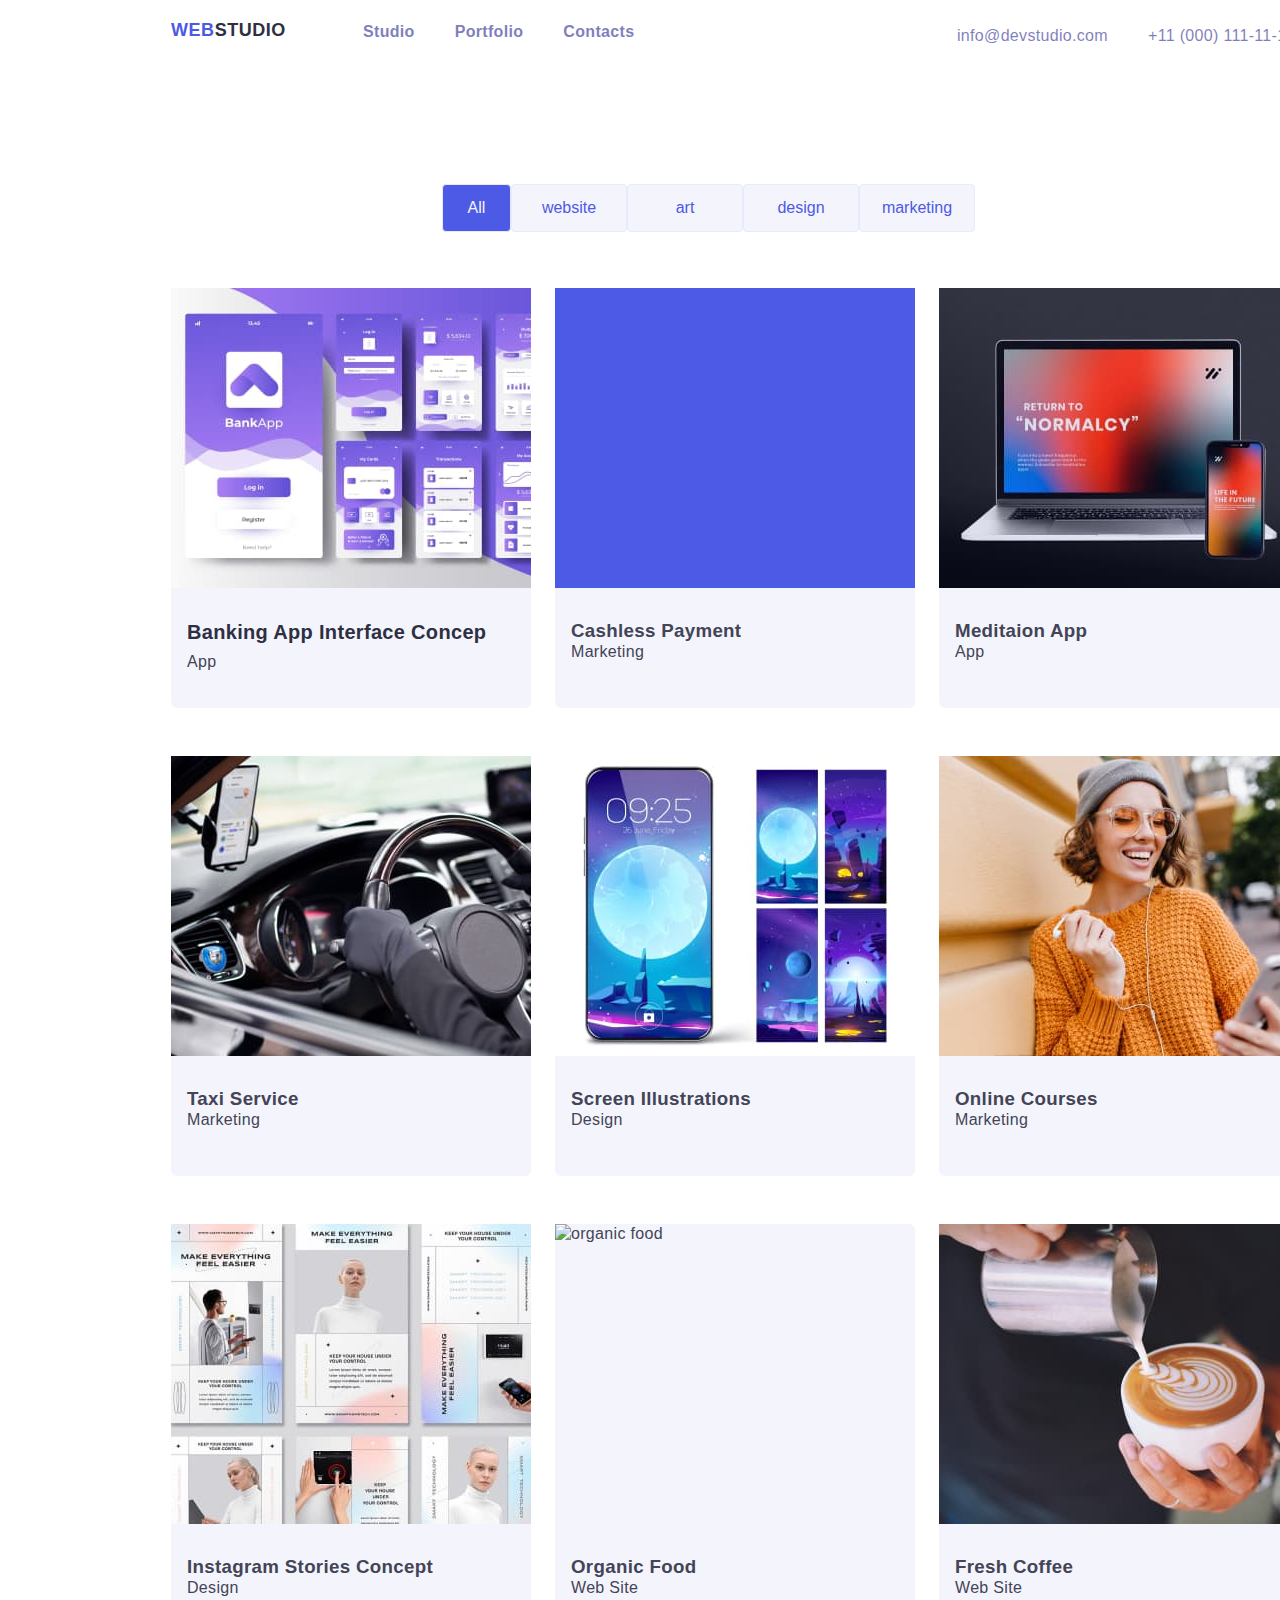
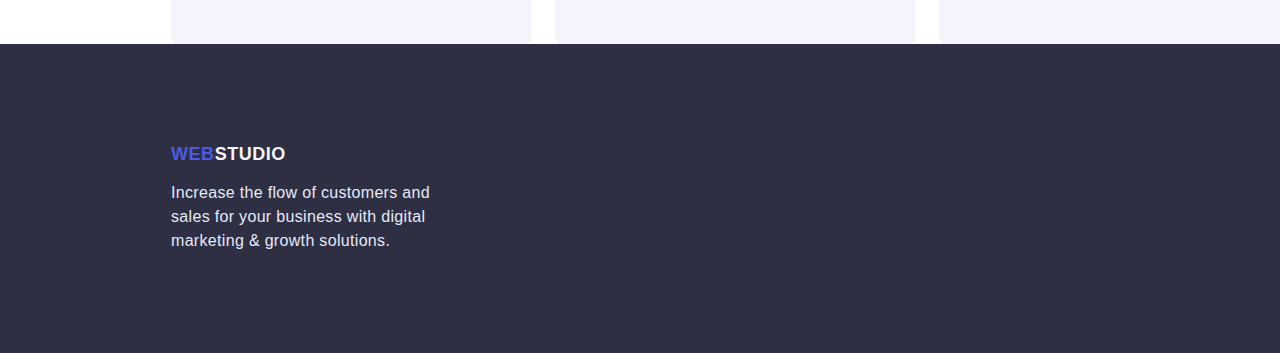
==== portfolio.html @ 2a8f8927 "HW-04 files were copied from HW-03" ====
<!DOCTYPE html>
<html lang="en">
  <head>
  <meta charset="UTF-8">
  <meta http-equiv="X-UA-Compatible" content="IE=edge">
  <meta name="viewport" content="width=device-width, initial-scale=1.0">
  <title lang="uk">Портфоліо</title>
  <link rel="preconnect" href="https://fonts.googleapis.com">
  <link rel="preconnect" href="https://fonts.gstatic.com" crossorigin>
  <link rel="stylesheet" href="https://cdnjs.cloudflare.com/ajax/libs/modern-normalize/1.1.0/modern-normalize.min.css">
  <link rel="stylesheet" href="./css/styles.css">
  </head>
  <body>
    <!--Top Line-->
    <header class="header">
      <div class="conteiner">
       <nav class="header-nav">
        <div class="header-logo">
        <a href="index.html" class="logo"><span class="web">Web</span>Studio</a>
        </div>
        <ul class="header-list">
          <li class="header-item"><a href="./index.html" class="link">Studio</a></li>
          <li class="header-item"><a href="./portfolio.html" class="link">Portfolio</a></li>
          <li class="header-item"><a href="/" class="link">Contacts</a></li>
        </ul>
      </nav>
      <ul class="connection">
        <li  class="connection-item">
          <a href="mailto:info@devstudio.com" class="link">info@devstudio.com</a></li>
        <li  class="connection-item">
          <a href="tel:+110001111111" class="link">+11 (000) 111-11-11</a>
        </li>
      </ul>
     </div>
    </header>
    <main>
    <!--Section-portfolio-->
    <section class="section-portfolio">
      <div class="conteiner-buttons">
        <h1 hidden class="hero-title">Filtr</h1>
        <!--buttons-->
        <ul class="button-portfolio">
          <li class="button-item">
           <button class="btn active" type="button">All</button>
          </li>
          <li class="button-item">
           <button class="btn" type="button">website</button>
          </li>
          <li class="button-item">
           <button class="btn" type="button">art</button>
          </li>
          <li class="button-item">
           <button class="btn" type="button">design</button>
          </li>
          <li class="button-item">
           <button class="btn" type="button">marketing</button>
          </li>
        </ul>
        </div>
        </section>
        <section class="section-pictheres">
      <div class="conteiner-pictheres">
        <h2 class="section-title">Policy</h2>
        <ul class="card-pictheres">

          <li class="picther-item">
            <article class="card-content">
              <div class="card-thumb">
            <img
              src="./imajes/banking-app.jpg"
              width="360"
              height="300"
              alt="banking-app">
            </div>
          <div class="card-idea">
            <h3 class="card-title">Banking App Interface Concep</h3>
            <p class="card-text">App</p>
          </div>
          </article>
          </li>
        
          <li class="picther-item">
            <article class="card-content">
              <div class="card-thumb">
            <img
              src="./imajes/cashless-payment.jpg"
              width="360"
              height="300"
              alt="cashless-payment">
            </div>
          <div class="card-idea">
              <h3>Cashless Payment</h3>
              <p>Marketing</p>
              </div>
              </article>
          </li>

          <li class="picther-item">
            <article class="card-content">
              <div class="card-thumb">
            <img
              src="./imajes/mediation-app.jpg"
              width="360"
              height="300"
              alt="mediation-app">
            </div>
            <div class="card-idea">
            <h3>Meditaion App</h3>
            <p>App</p>
            </div>
            </article>
          </li>
 <!--Service-->
        <li class="picther-item">
          <article class="card-content">
            <div class="card-thumb">
          <img
              src="./imajes/taxi-service.jpg"
              width="360"
              height="300"
              alt="taxi-service">
            </div>
            <div class="card-idea">
             <h3>Taxi Service</h3>
            <p>Marketing</p>
            </div>
          </article>
          </li>

          <li class="picther-item">
            <article class="card-content">
              <div class="card-thumb">
            <img
              src="./imajes/screen-illustration.jpg"
              width="360"
              height="300"
              alt="Screen-illustrations">
            </div>
            <div class="card-idea">
             <h3>Screen Illustrations</h3>
             <p>Design</p>
             </div>
             </article>
          </li>

          <li class="picther-item">
            <article class="card-content">
              <div class="card-thumb">
            <img
              src="./imajes/online-courses.jpg"
              width="360"
              height="300"
              alt="online-courses">
            </div>
            <div class="card-idea">
            <h3>Online Courses</h3>
            <p>Marketing</p>
            </div>
            </article>
          </li>
    
      <!--Stories-->
          <li class="picther-item">
            <article class="card-content">
              <div class="card-thumb">
            <img
              src="./imajes/instagram-stories.jpg"
              width="360"
              height="300"
              alt="instagram-stories">
            </div>
            <div class="card-idea">
             <h3>Instagram Stories Concept</h3>
            <p>Design</p>
            </div>
            </article>
          </li>

          <li class="picther-item">
            <article class="card-content">
              <div class="card-thumb">
            <img
              src="./imajes/organic-food.jpg"
              width="360"
              height="300"
              alt="organic food">
            </div>
            <div class="card-idea">
             <h3>Organic Food</h3>
             <p>Web Site</p>
             </div>
            </article>
          </li>
        
            
          <li>
          <article class="card-content">
            <div class="card-thumb">
            <img
              src="./imajes/fresh-coffee.jpg"
              width="360"
              height="300"
              alt="fresh-coffee">
            </div>
            <div class="card-idea">
            <h3>Fresh Coffee</h3>
            <p>Web Site</p>
            </div>
          </article>
          </li>
        </ul>
      </div>
      </section>
    </main>
    <footer class="footer">
      <div class="footer-conteiner">
       <div class="logo-conteiner">
        <a href="index.html" class="logo"><span class="web">Web</span>Studio</a>
      </div>
        <p class="footer-text">
          Increase the flow of customers and<br>
          sales for your business with digital<br>
          marketing & growth solutions.
        </p>
      </div>
    </footer>
  </body>
</html>
---- css/styles.css ----
:root {
    --primary-text-color: #FFFFFF;
    --title-text-color: #434455;
    --accent-color: #E7E9FC;
    --hover-color: #4D5AE5;
    --click-color:#404BBF;
    --button-color:#9747FF;
    --cloud-color:#F4F4FD;
    --nav-color:#2E2F42;
    --card-gap: 8px;
    --team-card-gap:24px;
    --card-shadow:
    }
  /* roboto-regular - latin */
  @font-face {
    font-family: 'Roboto';
    font-style: normal;
    font-weight: 400;
    src: local(''),
         url('../fonts/roboto-v30-latin-regular.woff2') format('woff2'), /* Chrome 26+, Opera 23+, Firefox 39+ */
         url('../fonts/roboto-v30-latin-regular.woff') format('woff'); /* Chrome 6+, Firefox 3.6+, IE 9+, Safari 5.1+ */
  }
  /* roboto-500 - latin */
  @font-face {
    font-family: 'Roboto';
    font-style: normal;
    font-weight: 500;
    src: local(''),
         url('../fonts/roboto-v30-latin-500.woff2') format('woff2'), /* Chrome 26+, Opera 23+, Firefox 39+ */
         url('../fonts/roboto-v30-latin-500.woff') format('woff'); /* Chrome 6+, Firefox 3.6+, IE 9+, Safari 5.1+ */
  }
  /* roboto-700 - latin */
  @font-face {
    font-family: 'Roboto';
    font-style: normal;
    font-weight: 700;
    src: local(''),
         url('../fonts/roboto-v30-latin-700.woff2') format('woff2'), /* Chrome 26+, Opera 23+, Firefox 39+ */
         url('../fonts/roboto-v30-latin-700.woff') format('woff'); /* Chrome 6+, Firefox 3.6+, IE 9+, Safari 5.1+ */
  }
  /* roboto-900 - latin */
  @font-face {
    font-family: 'Roboto';
    font-style: normal;
    font-weight: 900;
    src: local(''),
         url('../fonts/roboto-v30-latin-900.woff2') format('woff2'), /* Chrome 26+, Opera 23+, Firefox 39+ */
         url('../fonts/roboto-v30-latin-900.woff') format('woff'); /* Chrome 6+, Firefox 3.6+, IE 9+, Safari 5.1+ */
  }
  /* raleway-regular - latin */
  @font-face {
    font-family: 'Raleway';
    font-style: normal;
    font-weight: 400;
    src: local(''),
         url('../fonts/raleway-v28-latin-regular.woff2') format('woff2'), /* Chrome 26+, Opera 23+, Firefox 39+ */
         url('../fonts/raleway-v28-latin-regular.woff') format('woff'); /* Chrome 6+, Firefox 3.6+, IE 9+, Safari 5.1+ */
  }
  /* raleway-700 - latin */
  @font-face {
    font-family: 'Raleway';
    font-style: normal;
    font-weight: 700;
    src: local(''),
         url('../fonts/raleway-v28-latin-700.woff2') format('woff2'), /* Chrome 26+, Opera 23+, Firefox 39+ */
         url('../fonts/raleway-v28-latin-700.woff') format('woff'); /* Chrome 6+, Firefox 3.6+, IE 9+, Safari 5.1+ */
  }
 
  /* Разметка boxs */
  html{
    box-sizing: border-box;
  }
  *,
  *::before, 
  *::after {
    box-sizing: inherit;
  }
  body {
    margin:0px auto;
    font-family:'Roboto', sans-serif;
    font-style: Regular;
    font-weight: 400;
    font-size:  16px;
    line-height: 1.2;
    letter-spacing: 0.02em;
    color:var(--title-text-color);
    background-color :var(--primary-text-color);
    }
    .header {
    width: 1440px;
    height: 72px;
    margin: 0 auto;
    background-color:var(--primary-text-color);
   }
  .conteiner {
    display: flex;
    flex-wrap: wrap;
    align-items: center;
    width: 1158px;
    padding: 0 15px;
    margin-left: 156px;
  } 
  
 .header-logo {
    min-width: 115px;
    height: 24px;
    margin: 0 auto;
   }
  .header-logo .logo {
    font-family: 'Raleway',sans-serif;
    font-weight: 800;
    font-size: 18px;
    line-height: 1.2;
    letter-spacing: 0.03em;
    text-decoration: none;
    text-transform: uppercase;
    color:var(--nav-color);
   }
  /*.web {
    font-family: 'Raleway',sans-serif;
    font-weight: 800;
    font-size: 18px;
    line-height: 1.17;
    letter-spacing: 0.03em;
    margin: 0px 0px 44px 24px;
    text-decoration: none;
    color:var(--hover-color);
  }*/
  .header-logo .link {
    color:var(--nav-color) ;
  }
  .header-logo .link .web {
    color:var(--hover-color);
  }
  .header-logo.link:hover,
  .header-logo.link:focus{
  color:var(--hover-color);
  }
  .header-nav {
    display: flex;
    align-items: center;
    align-content:flex-start;
  }
  .header-list {
    display: flex;
    padding: 0px;
    margin-left: 77px;
    list-style: none;
    text-decoration: none;
    min-width: 261px;
    height: 24px;
    }
    .header-list > .header-item:not(:last-child) {
      margin-right: 40px;
    }
  .header-item {
    font-weight: 600;
    font-size: 16px;
    line-height: 1.5;
    letter-spacing: 0.02em;
    color:var(--nav-color);
    text-decoration: none;
  }
  .header-item:hover,
  .header-item:focus { 
    color:var(--hover-color);
  }
    .header-list .link-current {
      color:var(--hover-color);
  }
  
  /*.header-list .header-item {
    display:inline-block;
     color:var(--nav-color);
   }*/
  .header-item .link-current:hover,
  .header-item .link-current:focus { 
    color:var(--accent-color) ;
  }
  .header-item .link:hover,
  .header-item .link:focus { 
    color:var(--accent-color) ;
  }
  .connection {
    min-width: 344px;
    height: 24px;
    margin-left: auto;
    margin-top: 24px;
    display:flex;
    padding: 0px;
    justify-content: space-between;
  }
  .connection-item {
    min-width: 151px;
    height: 24px;
    font-size: 16px;
    line-height: 1.5;
    letter-spacing: 0.02em;
    color:var(--title-text-color);
    margin-left: 40px;
  }
  ul {
    list-style: none;
  }
  /* Заглавия */
  .hero {
    width: 1440px;
    background-color:var(--nav-color);
    padding: 120px 0;
  }
  .hero-conteiner {
    display: flex;
    flex-wrap: wrap;
    flex-direction:column;
    align-items: center;
    width: 1158px;
    margin-left: 156px;
   }
    .hero-title {
      
      font-weight: 600;
      font-size: 56px;
      line-height: 1.07;
      letter-spacing: 0.02em;
      color:var(--primary-text-color);
      margin: 0 auto 48px auto;
    }
    .hero .button {
      display: block;
      align-items: center;
      cursor: pointer;
      width: 170px;
      height: 51px;
      font-family: inherit;
      font-size: 16px;
      line-height: 1.19;
      letter-spacing: 0.04em;
      color:var(--primary-text-color);
      background-color: var(--hover-color);
      border-radius: 4px;
  }
  /* Секции */
  .section-policy {
    width: 1440px;
   
    padding: 120px 0;
  }
  .section-title {
    width: 492px;
    font-family: inherit;
    font-size: 36px;
    line-height: 1.11;
    text-align: center;
    letter-spacing: 0.02em;
    color:var(--nav-color);
    margin: 0 auto 72px auto;
  
  }
  .policy-list .title {
    font-family: inherit;
    font-weight: 600;
    font-size: 20px;
    line-height: 1.19;
    letter-spacing: 0.04em;
    color:var(--nav-color);
    margin-left: 0;
    margin-bottom: 8px;

  }
  .policy-list .title-text {
    margin: 0;
    width: 264px;
    color:var(--title-text-color); 
  }
  .team-list .team-title{
    font-family: inherit;
    font-weight: 600;
    font-size: 20px;
    line-height: 1.19;
    letter-spacing: 0.02em;
    color: var(--nav-color);
  }
  .policy-conteiner {
    display: flex;
    flex-wrap: wrap;
    width: 1158px;
    margin-left: 156px ;
    padding: 0 15px;
  }
  .policy-list {
    display: flex;
    flex-wrap: wrap;
    margin-left: calc(-1*var(--card-gap));
    padding: 0;
    margin: 0;
    
  }
  .policy-list > .item {
    flex-basis: calc(100%/4-var(--card-gap));
    margin-left: var(--card-gap);
  }
  .card {
    width: 264px;
    padding: 0;
    margin-left: 8px;
    box-shadow: var(--card-shadow);
 }
 .title {
    font-weight: 600;
    font-size: 20px;
    line-height: 1.2;
    text-align: center;
    letter-spacing: 0.02em;
    color:var(--nav-color);
    margin: 0 auto ;
    padding: 0;
 }
 .title-text {
  margin-top: 8px;
 }
  .policy-list .title {
    display: flex;
    flex-wrap: wrap;
    font-family: inherit;
    font-weight: 600;
    font-size: 20px;
    line-height: 1.19;
    letter-spacing: 0.04em;
    color:var(--nav-color);
  }
  .policy-list .title-text {
   color:var(--title-text-color); 
  }
  .section-title >h3 {
  color:var(--nav-color);
  }
  .section-title >p {
   color:var(--title-text-color); 
  }
  .section-doing {
    width: 1440px;
    padding: 120px auto ;
    }
  .doing-conteiner {
    display: flex;
    flex-wrap: wrap;
    width: 1158px;
    margin-left: 156px;
    padding: 0 15px;
  }
  img {
    display: block;
    max-width: 100%;
    height: auto;
  }
  .img-list {
    display: flex;
    flex-wrap: wrap;
    margin-left: calc(-1*var(--card-gap));
    padding: 0;
    margin: 0;
  }
  .img-list > .item-img {
    flex-basis: calc(100%/3-var(--card-gap));
    margin-left: var(--card-gap);
    margin-top: var(--card-gap);
    }
 

  .item-img {
    width: 360px;
    height: 300px;
    padding: 0 auto;
  }
  
  .doing-conteiner {
    display: flex;
    flex-wrap: wrap;
    width: 1158px;
    margin-left: 156px;
    padding: 0 15px;
  }
  img {
    display: block;
    max-width: 100%;
    height: auto;
  }
  .img-list {
    display: flex;
    flex-wrap: wrap;
    margin-left: calc(-1*var(--card-gap));
    padding: 0;
    margin: 0;
  }
  .img-list > .item-img {
    flex-basis: calc(100%/3-var(--card-gap));
    margin-left: var(--card-gap);
    margin-top: var(--card-gap);
    }
 

  .item-img {
    width: 360px;
    height: 300px;
    padding: 0 auto;
  }
  
  .section-team  {
    width: 1440px;
    background-color: var(--cloud-color);
    padding: 120px auto;
    }
    .team-conteiner {
      display: flex;
      flex-wrap: wrap;
      width: 1158px;
      margin-left: 156px ;
      padding: 0 15px;
      }
    .team-list {
      display: flex;
      flex-wrap: wrap;
      padding: 0;
      margin-left:calc(-1*var(--team-card-gap)); ;
    }
    .team-list > .team-item {
      flex-basis: calc(100%/4-var(--team-card-gap));
      margin-left: var(--team-card-gap);
    
    }
    .team-list .team-title {
      font-family: inherit;
      font-weight: 600;
      font-size: 20px;
      line-height: 1.19;
      letter-spacing: 0.02em;
      color: var(--nav-color);
      }
      .team-title {
        font-weight: 600;
        font-size: 20px;
        line-height: 1.2;
        letter-spacing: 0.02em;
        color:var(--nav-color);
        margin-top: 0px;
        padding: 0;
      }

  .footer {
    width: 1440px;
    
    padding: 100px 0;
    background-color:var(--nav-color);
  }
  .footer-conteiner {
    display: flex;
    flex-wrap: wrap;
    flex-direction: column;
    width: 1158px;
    margin-left: 156px ;
    padding: 0 15px;
  }
   .logo-conteiner {
    display: flex;
    flex-wrap: wrap;
    padding: 0 auto;
    margin-left: 0;
   }
  
  .footer .logo {
    font-family: 'Raleway',sans-serif;
    font-weight: 800;
    font-size: 18px;
    line-height: 1.17;
    letter-spacing: 0.03em;
    text-decoration: none;
    color:var(--cloud-color);
    text-transform: uppercase;
    min-width: 115px;
  }
   .web {
    font-family: 'Raleway',sans-serif;
    font-weight: 800;
    font-size: 18px;
    line-height: 1.17;
    letter-spacing: 0.03em;
    text-decoration: none;
    color:var(--hover-color);
    text-transform: uppercase;
    }
  .footer-text {
    margin-top: 16px;
    margin-left: 0;
    max-width: 264px;
    letter-spacing: 0.02rem;
    line-height: 1.5;
    color:var(--accent-color);
  }
  .subtitle {
    background-color: var(--accent-text-color);
  }
  ul {
    list-style: none;
  }
  h1, h2, h3, h4, h5, h6, p {
    margin: 0 auto;
  }
  
  /* Основной цвет страницы: #FFFFFF */
  /* Цвет кнопки Order Service: 4D5AE5 */
  /* цвет футера,хедера:  2E2F42 */
  /* Цвет card team cloud: F4F4FD */
  /* Iris CTAs Focused Active states LinksPrimary Brand 
  #4D5AE5 */
  /* Navy blue: OverlaysShadowsHeadings Dark
  #2E2F42*/
  /* GREEN: Valid fields,Success messages,Success
  #31D0AA */
  /* SLATE:Body text,Text 
  #434455 */
  /* LIGHT SLATE: Helper text,Deemphasized text,Subtle Text
  #8E8F99 */
  /* cornflower:Accent color,Hairlines,Subtle backgrounds
  Accent
  #E7E9FC */
  /* cornflower
  Accent color
  Hairlines
  Subtle backgrounds
  Accent
  #E7E9FC */
  /*CLOUD:Light mode backgrounds,Light mode Dialogs/alerts
  Light 
  #F4F4FD*/
  /*flex-basis: calc(100%/4-var(--card-gap));*/

 
  /*--Connection*/
  .link {
    text-decoration: none;
    color: navy;
    opacity: 0.5;
  }
  .link:hover,
  .link:focus {
    color:var(--hover-color)
  }
  .link.active {
    font-weight: 700;
  }
  
/*--Portfolio--*/
.section-portfolio {
  width: 1440px;
  height: 216px;
  padding-top: 96px;
  padding-left: 0;
  padding-right: 0;
  background-color: #FFFFFF;
   
}
.conteiner-buttons {
  display: flex;
  flex-wrap: wrap;
  align-items: center;
  width: 1158px;
  margin-left: 156px;
  padding: 0 15px;
  
}
.button-portfolio{
  display: flex;
  flex-wrap: wrap;
  width: 586px;
  padding: 0;
  margin-left: 271px;

}
.button-portfolio > .button-item {
  flex-basis: calc(100%/5-var(--card-gap));
  margin:0;
}

.btn {
  width: 116px;
  height: 48px;
  font-style: Semi Bold;
  color:var(--hover-color);
  background-color: #F4F4FD;
  border-radius: 4px;
  border: 1px solid #E7E9FC;
  padding: 0.25rem 1.25rem;
}
.btn.active {
  width: 69px;
  height: 48px;
  color:#F4F4FD;
  background-color: #4D5AE5;
  border-radius: 4px;
}
.button .btn {
  cursor: pointer;
}
.section-pictheres {
  width: 1440px;
  height: 1356px;
  padding: 0;
  margin: 0;
}
.conteiner-pictheres {
  display: flex;
  flex-wrap: wrap;
  width: 1158px;
  margin-left: 156px;
  padding: 0 15px;
  
}
.card-pictheres {
  display: flex;
  flex-wrap: wrap;
  margin: 0; 
  padding: 0;
  row-gap: 48px;
  column-gap: 24px;
}
 /* margin-left:-24px;
  margin-top: -24px;
}*/
/*.card-pictheres  .picther-item {}*/

.card-content {
  width: 360px;
  height: 420px;
  padding: 0 px;
  border-radius: 6px;
  box-shadow: var(--card-shadow);
  background-color: #F4F4FD;

}
.card-idea {
  margin-left: 16px;
  margin-top: 32px; 
  padding: 8px auto;
}
.picther-item .card-title {
  font-size: 20px;
  line-height: 1.2;
  color:#2E2F42;
}
.picther-item .card-text {
  margin-top: 8px;
  font-style: Regular;
  color: #434455;
}
.section-policy .section-title,
.section-pictheres .section-title {
  display: none;
}
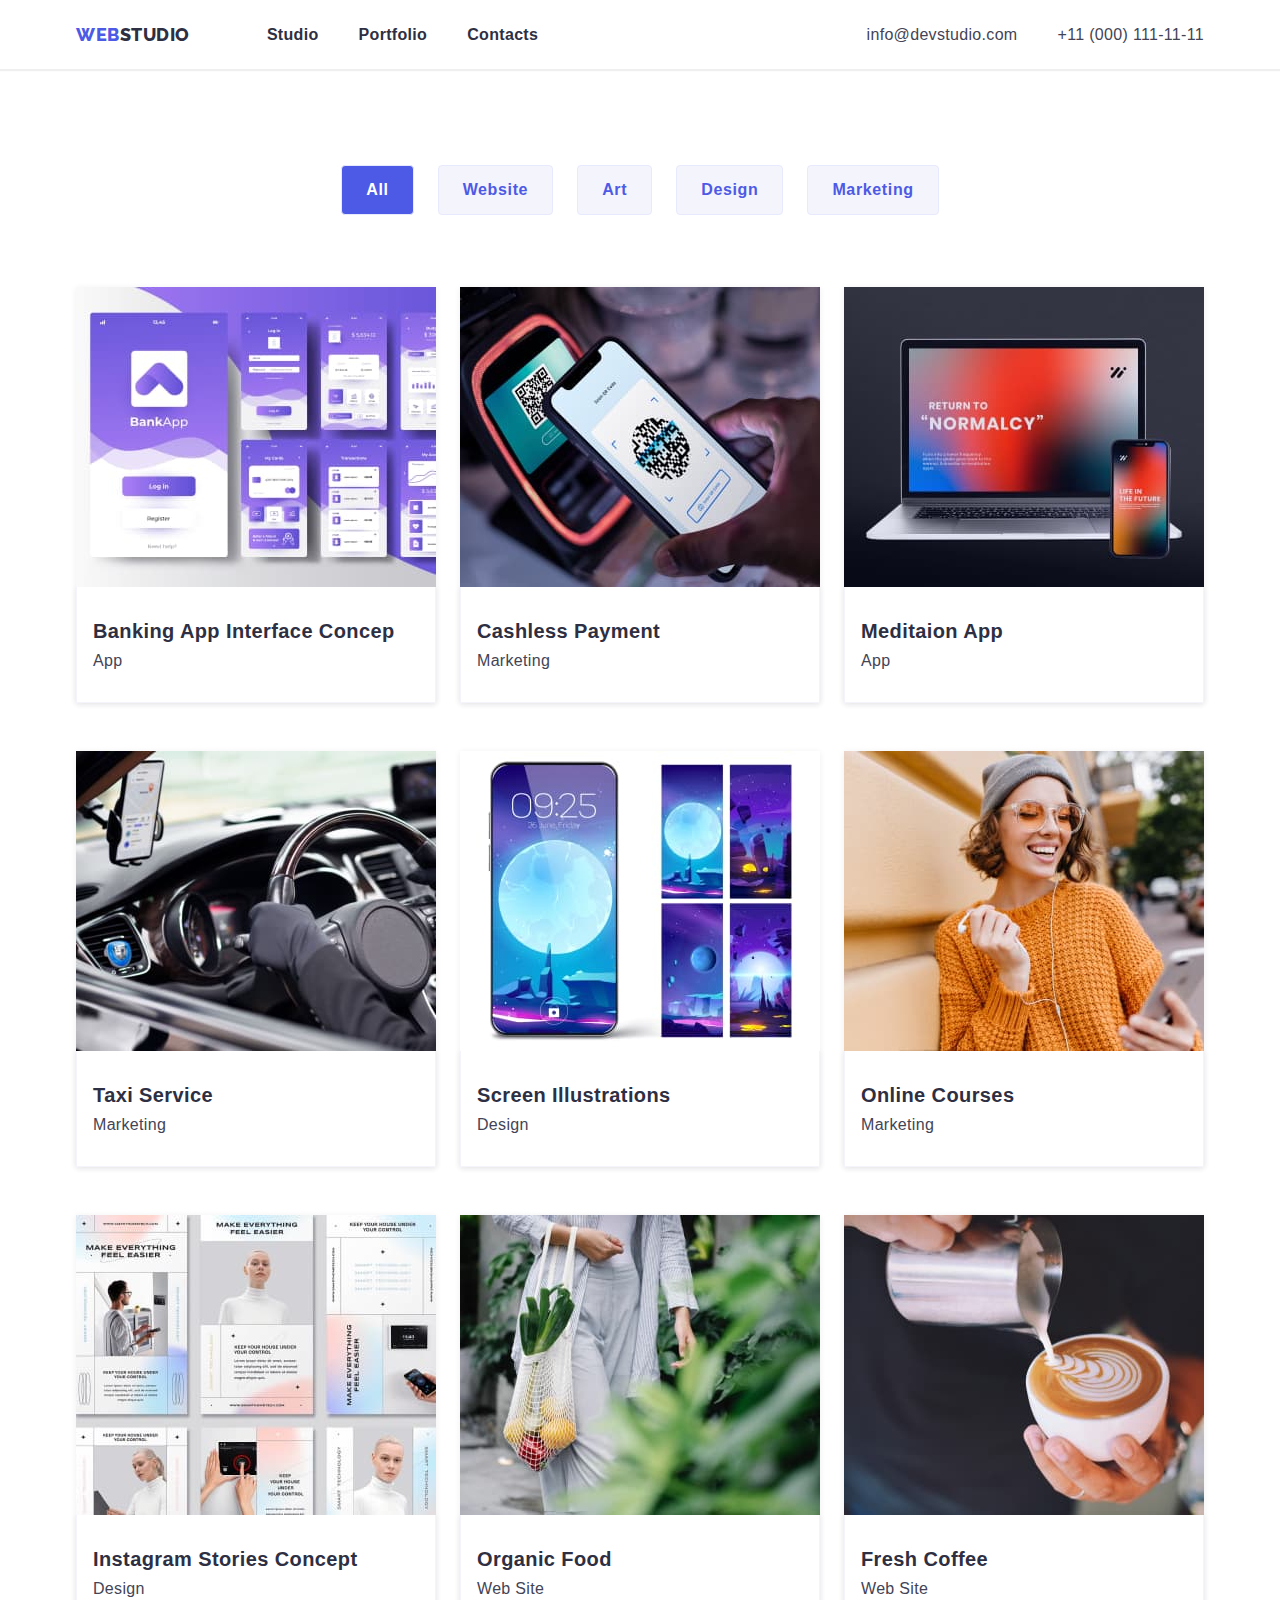
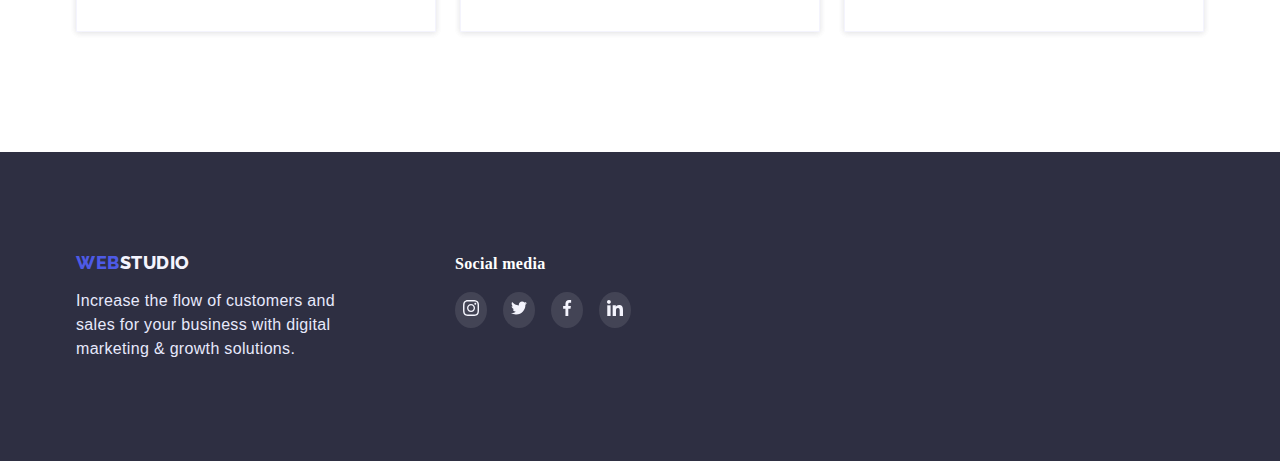
==== commit 7b81c1da: "HW-04 done.1st variant" ====
--- a/portfolio.html
+++ b/portfolio.html
@@ -7,24 +7,26 @@
   <title lang="uk">Портфоліо</title>
   <link rel="preconnect" href="https://fonts.googleapis.com">
   <link rel="preconnect" href="https://fonts.gstatic.com" crossorigin>
+  <link href="https://fonts.googleapis.com/css2?family=Raleway:wght@800&display=swap" rel="stylesheet">
   <link rel="stylesheet" href="https://cdnjs.cloudflare.com/ajax/libs/modern-normalize/1.1.0/modern-normalize.min.css">
   <link rel="stylesheet" href="./css/styles.css">
   </head>
   <body>
     <!--Top Line-->
     <header class="header">
-      <div class="conteiner">
+      <div class="conteiner topline">
+           
        <nav class="header-nav">
-        <div class="header-logo">
-        <a href="index.html" class="logo"><span class="web">Web</span>Studio</a>
-        </div>
+       
+        <a href="index.html" class="logo"><span class="web">WEB</span>STUDIO</a>
+        
         <ul class="header-list">
           <li class="header-item"><a href="./index.html" class="link">Studio</a></li>
           <li class="header-item"><a href="./portfolio.html" class="link">Portfolio</a></li>
           <li class="header-item"><a href="/" class="link">Contacts</a></li>
         </ul>
       </nav>
-      <ul class="connection">
+      <ul class="connection-list">
         <li  class="connection-item">
           <a href="mailto:info@devstudio.com" class="link">info@devstudio.com</a></li>
         <li  class="connection-item">
@@ -35,8 +37,8 @@
     </header>
     <main>
     <!--Section-portfolio-->
-    <section class="section-portfolio">
-      <div class="conteiner-buttons">
+    <section class="section portfolio">
+      <div class="conteiner">
         <h1 hidden class="hero-title">Filtr</h1>
         <!--buttons-->
         <ul class="button-portfolio">
@@ -44,27 +46,27 @@
            <button class="btn active" type="button">All</button>
           </li>
           <li class="button-item">
-           <button class="btn" type="button">website</button>
-          </li>
-          <li class="button-item">
-           <button class="btn" type="button">art</button>
-          </li>
-          <li class="button-item">
-           <button class="btn" type="button">design</button>
-          </li>
-          <li class="button-item">
-           <button class="btn" type="button">marketing</button>
+           <button class="btn" type="button">Website</button>
+          </li>
+          <li class="button-item">
+           <button class="btn" type="button">Art</button>
+          </li>
+          <li class="button-item">
+           <button class="btn" type="button">Design</button>
+          </li>
+          <li class="button-item">
+           <button class="btn" type="button">Marketing</button>
           </li>
         </ul>
-        </div>
-        </section>
-        <section class="section-pictheres">
-      <div class="conteiner-pictheres">
-        <h2 class="section-title">Policy</h2>
+       
+        
+       
+    
+        <h2 hidden class="section-title">Policy</h2>
         <ul class="card-pictheres">
 
           <li class="picther-item">
-            <article class="card-content">
+           
               <div class="card-thumb">
             <img
               src="./imajes/banking-app.jpg"
@@ -76,27 +78,26 @@
             <h3 class="card-title">Banking App Interface Concep</h3>
             <p class="card-text">App</p>
           </div>
-          </article>
-          </li>
-        
-          <li class="picther-item">
-            <article class="card-content">
-              <div class="card-thumb">
-            <img
-              src="./imajes/cashless-payment.jpg"
+        
+          </li>
+        
+          <li class="picther-item">
+      
+              <div class="card-thumb">
+            <img
+              src="./imajes/foto from hw6.jpg"
               width="360"
               height="300"
               alt="cashless-payment">
             </div>
           <div class="card-idea">
-              <h3>Cashless Payment</h3>
-              <p>Marketing</p>
+              <h3 class="card-title">Cashless Payment</h3>
+              <p class="card-text">Marketing</p>
               </div>
-              </article>
-          </li>
-
-          <li class="picther-item">
-            <article class="card-content">
+          </li>
+
+          <li class="picther-item">
+        
               <div class="card-thumb">
             <img
               src="./imajes/mediation-app.jpg"
@@ -105,14 +106,14 @@
               alt="mediation-app">
             </div>
             <div class="card-idea">
-            <h3>Meditaion App</h3>
-            <p>App</p>
-            </div>
-            </article>
+            <h3 class="card-title">Meditaion App</h3>
+            <p class="card-text">App</p>
+            </div>
+  
           </li>
  <!--Service-->
         <li class="picther-item">
-          <article class="card-content">
+    
             <div class="card-thumb">
           <img
               src="./imajes/taxi-service.jpg"
@@ -121,14 +122,14 @@
               alt="taxi-service">
             </div>
             <div class="card-idea">
-             <h3>Taxi Service</h3>
-            <p>Marketing</p>
-            </div>
-          </article>
-          </li>
-
-          <li class="picther-item">
-            <article class="card-content">
+             <h3 class="card-title">Taxi Service</h3>
+            <p class="card-text">Marketing</p>
+            </div>
+
+          </li>
+
+          <li class="picther-item">
+
               <div class="card-thumb">
             <img
               src="./imajes/screen-illustration.jpg"
@@ -137,14 +138,14 @@
               alt="Screen-illustrations">
             </div>
             <div class="card-idea">
-             <h3>Screen Illustrations</h3>
-             <p>Design</p>
+             <h3 class="card-title">Screen Illustrations</h3>
+             <p class="card-text">Design</p>
              </div>
-             </article>
-          </li>
-
-          <li class="picther-item">
-            <article class="card-content">
+      
+          </li>
+
+          <li class="picther-item">
+    
               <div class="card-thumb">
             <img
               src="./imajes/online-courses.jpg"
@@ -153,15 +154,15 @@
               alt="online-courses">
             </div>
             <div class="card-idea">
-            <h3>Online Courses</h3>
-            <p>Marketing</p>
-            </div>
-            </article>
+            <h3 class="card-title">Online Courses</h3>
+            <p class="card-text">Marketing</p>
+            </div>
+
           </li>
     
       <!--Stories-->
           <li class="picther-item">
-            <article class="card-content">
+    
               <div class="card-thumb">
             <img
               src="./imajes/instagram-stories.jpg"
@@ -170,31 +171,30 @@
               alt="instagram-stories">
             </div>
             <div class="card-idea">
-             <h3>Instagram Stories Concept</h3>
-            <p>Design</p>
-            </div>
-            </article>
-          </li>
-
-          <li class="picther-item">
-            <article class="card-content">
-              <div class="card-thumb">
-            <img
-              src="./imajes/organic-food.jpg"
+             <h3 class="card-title">Instagram Stories Concept</h3>
+            <p class="card-text">Design</p>
+            </div>
+    
+          </li>
+
+          <li class="picther-item">
+              <div class="card-thumb">
+            <img
+              src="./imajes/organic food.jpg"
               width="360"
               height="300"
               alt="organic food">
             </div>
             <div class="card-idea">
-             <h3>Organic Food</h3>
-             <p>Web Site</p>
+             <h3 class="card-title">Organic Food</h3>
+             <p class="card-text">Web Site</p>
              </div>
-            </article>
+
           </li>
         
             
-          <li>
-          <article class="card-content">
+          <li  class="picther-item">
+
             <div class="card-thumb">
             <img
               src="./imajes/fresh-coffee.jpg"
@@ -203,26 +203,51 @@
               alt="fresh-coffee">
             </div>
             <div class="card-idea">
-            <h3>Fresh Coffee</h3>
-            <p>Web Site</p>
-            </div>
-          </article>
+            <h3 class="card-title">Fresh Coffee</h3>
+            <p class="card-text">Web Site</p>
+            </div>
+      
           </li>
         </ul>
       </div>
       </section>
     </main>
     <footer class="footer">
-      <div class="footer-conteiner">
-       <div class="logo-conteiner">
+      <div class="conteiner">
+        <div class="footer-logo">
         <a href="index.html" class="logo"><span class="web">Web</span>Studio</a>
-      </div>
-        <p class="footer-text">
+          <p class="footer-text">
           Increase the flow of customers and<br>
           sales for your business with digital<br>
           marketing & growth solutions.
         </p>
       </div>
+     <div class="social">
+      <h4 class="social-title">Social media</h4>
+        <ul class="social-list">
+            <li class="social-item">
+              <svg class="icon" width="16" height="16">
+                <use href="../imajes/sprite.svg#icon-instagram"></use>
+                </svg>
+              </li>
+             <li class="social-item">
+                <svg class="icon" width="16" height="16">
+                 <use href="../imajes/sprite.svg#icon-twitter"></use>
+                </svg>
+             </li>
+              <li class="social-item">
+                <svg class="icon" width="16" height="16">
+                  <use href="../imajes/sprite.svg#icon-facebook"></use>
+                </svg>
+              </li>
+             <li class="social-item">
+                <svg class="icon" width="16" height="16">
+                 <use href="../imajes/sprite.svg#icon-linkedin"></use>
+                </svg>
+             </li>
+         </ul>
+        </div>
+      </div>
     </footer>
   </body>
 </html>
--- a/css/styles.css
+++ b/css/styles.css
@@ -1,659 +1,709 @@
 :root {
-    --primary-text-color: #FFFFFF;
-    --title-text-color: #434455;
-    --accent-color: #E7E9FC;
-    --hover-color: #4D5AE5;
-    --click-color:#404BBF;
-    --button-color:#9747FF;
-    --cloud-color:#F4F4FD;
-    --nav-color:#2E2F42;
-    --card-gap: 8px;
-    --team-card-gap:24px;
-    --card-shadow:
-    }
-  /* roboto-regular - latin */
-  @font-face {
-    font-family: 'Roboto';
-    font-style: normal;
-    font-weight: 400;
-    src: local(''),
-         url('../fonts/roboto-v30-latin-regular.woff2') format('woff2'), /* Chrome 26+, Opera 23+, Firefox 39+ */
-         url('../fonts/roboto-v30-latin-regular.woff') format('woff'); /* Chrome 6+, Firefox 3.6+, IE 9+, Safari 5.1+ */
-  }
-  /* roboto-500 - latin */
-  @font-face {
-    font-family: 'Roboto';
-    font-style: normal;
-    font-weight: 500;
-    src: local(''),
-         url('../fonts/roboto-v30-latin-500.woff2') format('woff2'), /* Chrome 26+, Opera 23+, Firefox 39+ */
-         url('../fonts/roboto-v30-latin-500.woff') format('woff'); /* Chrome 6+, Firefox 3.6+, IE 9+, Safari 5.1+ */
-  }
-  /* roboto-700 - latin */
-  @font-face {
-    font-family: 'Roboto';
-    font-style: normal;
-    font-weight: 700;
-    src: local(''),
-         url('../fonts/roboto-v30-latin-700.woff2') format('woff2'), /* Chrome 26+, Opera 23+, Firefox 39+ */
-         url('../fonts/roboto-v30-latin-700.woff') format('woff'); /* Chrome 6+, Firefox 3.6+, IE 9+, Safari 5.1+ */
-  }
-  /* roboto-900 - latin */
-  @font-face {
-    font-family: 'Roboto';
-    font-style: normal;
-    font-weight: 900;
-    src: local(''),
-         url('../fonts/roboto-v30-latin-900.woff2') format('woff2'), /* Chrome 26+, Opera 23+, Firefox 39+ */
-         url('../fonts/roboto-v30-latin-900.woff') format('woff'); /* Chrome 6+, Firefox 3.6+, IE 9+, Safari 5.1+ */
-  }
-  /* raleway-regular - latin */
-  @font-face {
-    font-family: 'Raleway';
-    font-style: normal;
-    font-weight: 400;
-    src: local(''),
-         url('../fonts/raleway-v28-latin-regular.woff2') format('woff2'), /* Chrome 26+, Opera 23+, Firefox 39+ */
-         url('../fonts/raleway-v28-latin-regular.woff') format('woff'); /* Chrome 6+, Firefox 3.6+, IE 9+, Safari 5.1+ */
-  }
-  /* raleway-700 - latin */
-  @font-face {
-    font-family: 'Raleway';
-    font-style: normal;
-    font-weight: 700;
-    src: local(''),
-         url('../fonts/raleway-v28-latin-700.woff2') format('woff2'), /* Chrome 26+, Opera 23+, Firefox 39+ */
-         url('../fonts/raleway-v28-latin-700.woff') format('woff'); /* Chrome 6+, Firefox 3.6+, IE 9+, Safari 5.1+ */
-  }
- 
-  /* Разметка boxs */
-  html{
-    box-sizing: border-box;
-  }
-  *,
-  *::before, 
-  *::after {
-    box-sizing: inherit;
-  }
-  body {
-    margin:0px auto;
-    font-family:'Roboto', sans-serif;
-    font-style: Regular;
-    font-weight: 400;
-    font-size:  16px;
-    line-height: 1.2;
-    letter-spacing: 0.02em;
-    color:var(--title-text-color);
-    background-color :var(--primary-text-color);
-    }
-    .header {
-    width: 1440px;
-    height: 72px;
-    margin: 0 auto;
-    background-color:var(--primary-text-color);
-   }
-  .conteiner {
+  --primary-text-color: #FFFFFF;
+  --title-text-color: #434455;
+  --accent-color: #E7E9FC;
+  --hover-color: #4D5AE5;
+  --click-color:#404BBF;
+  --button-color:#9747FF;
+  --cloud-color:#F4F4FD;
+  --nav-color:#2E2F42;
+  --card-gap: 8px;
+  --team-card-gap:24px;
+  --card-shadow:
+  }
+/* roboto-regular - latin */
+@font-face {
+  font-family: 'Roboto';
+  font-style: normal;
+  font-weight: 400;
+  src: local(''),
+       url('../fonts/roboto-v30-latin-regular.woff2') format('woff2'), /* Chrome 26+, Opera 23+, Firefox 39+ */
+       url('../fonts/roboto-v30-latin-regular.woff') format('woff'); /* Chrome 6+, Firefox 3.6+, IE 9+, Safari 5.1+ */
+}
+/* roboto-500 - latin */
+@font-face {
+  font-family: 'Roboto';
+  font-style: normal;
+  font-weight: 500;
+  src: local(''),
+       url('../fonts/roboto-v30-latin-500.woff2') format('woff2'), /* Chrome 26+, Opera 23+, Firefox 39+ */
+       url('../fonts/roboto-v30-latin-500.woff') format('woff'); /* Chrome 6+, Firefox 3.6+, IE 9+, Safari 5.1+ */
+}
+/* roboto-700 - latin */
+@font-face {
+  font-family: 'Roboto';
+  font-style: normal;
+  font-weight: 700;
+  src: local(''),
+       url('../fonts/roboto-v30-latin-700.woff2') format('woff2'), /* Chrome 26+, Opera 23+, Firefox 39+ */
+       url('../fonts/roboto-v30-latin-700.woff') format('woff'); /* Chrome 6+, Firefox 3.6+, IE 9+, Safari 5.1+ */
+}
+/* roboto-900 - latin */
+@font-face {
+  font-family: 'Roboto';
+  font-style: normal;
+  font-weight: 900;
+  src: local(''),
+       url('../fonts/roboto-v30-latin-900.woff2') format('woff2'), /* Chrome 26+, Opera 23+, Firefox 39+ */
+       url('../fonts/roboto-v30-latin-900.woff') format('woff'); /* Chrome 6+, Firefox 3.6+, IE 9+, Safari 5.1+ */
+}
+/* raleway-regular - latin */
+@font-face {
+  font-family: 'Raleway';
+  font-style: normal;
+  font-weight: 400;
+  src: local(''),
+       url('../fonts/raleway-v28-latin-regular.woff2') format('woff2'), /* Chrome 26+, Opera 23+, Firefox 39+ */
+       url('../fonts/raleway-v28-latin-regular.woff') format('woff'); /* Chrome 6+, Firefox 3.6+, IE 9+, Safari 5.1+ */
+}
+/* raleway-700 - latin */
+@font-face {
+  font-family: 'Raleway';
+  font-style: normal;
+  font-weight: 700;
+  src: local(''),
+       url('../fonts/raleway-v28-latin-700.woff2') format('woff2'), /* Chrome 26+, Opera 23+, Firefox 39+ */
+       url('../fonts/raleway-v28-latin-700.woff') format('woff'); /* Chrome 6+, Firefox 3.6+, IE 9+, Safari 5.1+ */
+}
+
+/* Разметка boxs */
+html{
+  box-sizing: border-box;
+}
+*,
+*::before, 
+*::after {
+  box-sizing: inherit;
+}
+body {
+  margin:0px auto;
+  font-family:'Roboto', sans-serif;
+  font-style: Regular;
+  font-size:  16px;
+  line-height: 1.2;
+  letter-spacing: 0.02em;
+  color:var(--title-text-color);
+  background-color :var(--primary-text-color);
+  }
+  .header {
+  box-shadow: 0px 1px 6px 0px #2E2F4214;
+  box-shadow: 0px 1px 1px 0px #2E2F4229;
+  box-shadow: 0px 2px 1px 0px #2E2F4214;
+}
+.conteiner {
+  width: 1158px;
+  padding: 0 15px;
+  margin: 0 auto;
+}
+.topline {
+  display: flex; 
+  align-items: center;
+  background-color:var(--primary-text-color);
+ } 
+.header-logo .logo {
+  font-family: 'Raleway',sans-serif;
+  font-weight: 800;
+  font-size: 18px;
+  line-height: 1.2;
+  letter-spacing: 0.03em;
+  margin: 44px 0px 71px 24px;
+  text-decoration: none;
+  color:var(--nav-color);
+}
+ span {
+  font-family: 'Raleway',sans-serif;
+  font-weight: 800;
+  font-size: 18px;
+  line-height: 1.17;
+  letter-spacing: 0.03em;
+  margin: 0px 0px 44px 24px;
+  text-decoration: none;
+  text-transform: uppercase;
+  color:var(--hover-color);
+ }
+ .header-nav .logo{
+  font-family: 'Raleway',sans-serif;
+  font-weight: 800;
+  font-size: 18px;
+  line-height: 1.17;
+  letter-spacing: 0.03em;
+  text-transform: uppercase;
+  text-decoration: none;
+  color:var(--nav-color);
+  padding: 24px 0;
+ }
+.header-logo .link {
+  color:var(--nav-color) ;
+  }
+  .header-logo.link:hover,
+  .header-logo.link:focus {
+  color:var(--hover-color);
+  }
+  .header-nav {
+    text-decoration: none;
+  }
+  .header-list{
     display: flex;
     flex-wrap: wrap;
-    align-items: center;
-    width: 1158px;
-    padding: 0 15px;
-    margin-left: 156px;
-  } 
-  
- .header-logo {
-    min-width: 115px;
-    height: 24px;
-    margin: 0 auto;
-   }
-  .header-logo .logo {
-    font-family: 'Raleway',sans-serif;
-    font-weight: 800;
-    font-size: 18px;
-    line-height: 1.2;
-    letter-spacing: 0.03em;
-    text-decoration: none;
-    text-transform: uppercase;
-    color:var(--nav-color);
-   }
-  /*.web {
-    font-family: 'Raleway',sans-serif;
-    font-weight: 800;
-    font-size: 18px;
-    line-height: 1.17;
-    letter-spacing: 0.03em;
-    margin: 0px 0px 44px 24px;
-    text-decoration: none;
-    color:var(--hover-color);
-  }*/
-  .header-logo .link {
-    color:var(--nav-color) ;
-  }
-  .header-logo .link .web {
-    color:var(--hover-color);
-  }
-  .header-logo.link:hover,
-  .header-logo.link:focus{
-  color:var(--hover-color);
-  }
-  .header-nav {
-    display: flex;
-    align-items: center;
-    align-content:flex-start;
-  }
-  .header-list {
-    display: flex;
+    margin: 0;
     padding: 0px;
     margin-left: 77px;
     list-style: none;
     text-decoration: none;
     min-width: 261px;
     height: 24px;
-    }
-    .header-list > .header-item:not(:last-child) {
-      margin-right: 40px;
-    }
-  .header-item {
+  
+   }
+.header-list .link { 
+  color:var(--nav-color);
+  text-decoration: none;
+  padding: 24px 0;
+}
+.header-list .link:hover,
+.header-list .link:focus {
+  color:var(--title-text-color);
+}
+
+.header-nav .logo:hover,
+.header-nav .logo:focus{
+color:var(--title-text-color);
+}
+.header-nav {
+  display: flex;
+  align-items: center;
+  align-content:flex-start;
+  padding: 24px auto;
+ 
+}
+.header-list .header-item {
+  font-family: 'Roboto', sans-serif;
+  font-size: 16px;
+  font-weight: 600;
+  line-height: 1.5;
+  letter-spacing: 0.02em;
+  text-decoration: none;
+  }
+  .header-list > .header-item:not(:last-child) {
+    margin-right: 40px;
+  }
+.header-item {
+  font-weight: 600;
+  font-size: 16px;
+  line-height: 1.5;
+  letter-spacing: 0.02em;
+  text-decoration: none;
+}
+.header-list .header-item {
+  display:inline-block;
+  padding: 24px auto;
+}
+.connection-list {
+display:flex;
+margin-left:auto;
+}
+.connection-item {
+  font-size: 16px;
+  line-height: 1.5;
+  letter-spacing: 0.02em;
+  color: #2E2F42;
+}
+.connection-list > .connection-item:last-child {
+  margin-left: 40px;
+}
+.connection .link {
+  color:var(--title-text-color);
+}
+.connection-item .link {
+  padding: 24px 0;
+}
+.connection .link:hover,
+.connection .link:focus {
+  color: var(--hover-color);
+}
+ul {
+  padding: 0;
+  margin: 0;
+  list-style: none;
+}
+/* Заглавия */
+.hero {
+  text-align: center;
+  background-color:var(--nav-color);
+  padding: 120px 0;
+  margin: 0 auto;
+  background-image:linear-gradient(rgba(46,47,66,0.7),
+  rgba(46,47,66,07)),
+   url('/imajes/people-office 1.jpg');
+   background-position: center;
+   background-size: cover;
+   max-width: 1440px;
+}
+
+ .hero-title {
+    align-items: center;
+    max-width: 526px;
     font-weight: 600;
+    font-size: 56px;
+    line-height: 1.07;
+    letter-spacing: 0.02em;
+    color:var(--primary-text-color);
+    margin: 0 auto 48px auto;
+  }
+ 
+  .hero .button {
+    cursor: pointer;
+    width: 170px;
+    height: 51px;
+    font-family: inherit;
     font-size: 16px;
-    line-height: 1.5;
-    letter-spacing: 0.02em;
-    color:var(--nav-color);
-    text-decoration: none;
-  }
-  .header-item:hover,
-  .header-item:focus { 
-    color:var(--hover-color);
-  }
-    .header-list .link-current {
-      color:var(--hover-color);
-  }
-  
-  /*.header-list .header-item {
-    display:inline-block;
-     color:var(--nav-color);
-   }*/
-  .header-item .link-current:hover,
-  .header-item .link-current:focus { 
-    color:var(--accent-color) ;
-  }
-  .header-item .link:hover,
-  .header-item .link:focus { 
-    color:var(--accent-color) ;
-  }
-  .connection {
-    min-width: 344px;
-    height: 24px;
-    margin-left: auto;
-    margin-top: 24px;
-    display:flex;
-    padding: 0px;
-    justify-content: space-between;
-  }
-  .connection-item {
-    min-width: 151px;
-    height: 24px;
-    font-size: 16px;
-    line-height: 1.5;
-    letter-spacing: 0.02em;
-    color:var(--title-text-color);
-    margin-left: 40px;
-  }
-  ul {
-    list-style: none;
-  }
-  /* Заглавия */
-  .hero {
-    width: 1440px;
-    background-color:var(--nav-color);
-    padding: 120px 0;
-  }
-  .hero-conteiner {
-    display: flex;
-    flex-wrap: wrap;
-    flex-direction:column;
-    align-items: center;
-    width: 1158px;
-    margin-left: 156px;
-   }
-    .hero-title {
-      
-      font-weight: 600;
-      font-size: 56px;
-      line-height: 1.07;
-      letter-spacing: 0.02em;
-      color:var(--primary-text-color);
-      margin: 0 auto 48px auto;
-    }
-    .hero .button {
-      display: block;
-      align-items: center;
-      cursor: pointer;
-      width: 170px;
-      height: 51px;
-      font-family: inherit;
-      font-size: 16px;
-      line-height: 1.19;
-      letter-spacing: 0.04em;
-      color:var(--primary-text-color);
-      background-color: var(--hover-color);
-      border-radius: 4px;
-  }
-  /* Секции */
-  .section-policy {
-    width: 1440px;
-   
-    padding: 120px 0;
-  }
-  .section-title {
-    width: 492px;
-    font-family: inherit;
-    font-size: 36px;
-    line-height: 1.11;
-    text-align: center;
-    letter-spacing: 0.02em;
-    color:var(--nav-color);
-    margin: 0 auto 72px auto;
-  
-  }
-  .policy-list .title {
-    font-family: inherit;
-    font-weight: 600;
-    font-size: 20px;
     line-height: 1.19;
     letter-spacing: 0.04em;
-    color:var(--nav-color);
-    margin-left: 0;
-    margin-bottom: 8px;
-
-  }
-  .policy-list .title-text {
-    margin: 0;
-    width: 264px;
-    color:var(--title-text-color); 
-  }
-  .team-list .team-title{
+    color:var(--primary-text-color);
+    background-color: var(--hover-color);
+    border: 1px solid transparent;
+    border-radius: 4px;
+}
+/* Секции */
+.section.policy {
+  padding-top: 120px;
+}
+.section-title {
+  font-size: 36px;
+  line-height: 1.11;
+  text-align: center;
+  letter-spacing: 0.02em;
+  color:var(--nav-color);
+  margin-bottom: 72px;
+}
+.policy-list .title {
+  font-family: inherit;
+  font-weight: 600;
+  font-size: 20px;
+  line-height: 1.19;
+  letter-spacing: 0.04em;
+  color:var(--nav-color);
+  margin-left: 0;
+  margin-bottom: 8px;
+
+}
+.policy-list .title-text {
+  font-family: inherit;
+  font-size: 16px;
+  line-height: 1.5;
+  letter-spacing: 0.02em;
+  margin: 0;
+  width: 264px;
+  color:var(--title-text-color); 
+}
+.policy-list {
+  display: flex;
+  justify-items: center;
+  padding: 0;
+   gap: 24px;
+}
+.policy-list > .item {
+  flex-basis: calc(100%/4-var(--card-gap));
+}
+.title {
+  font-weight: 600;
+  font-size: 20px;
+  line-height: 1.2;
+  text-align: center;
+  letter-spacing: 0.02em;
+  color:var(--nav-color);
+  margin: 0 auto ;
+  padding: 0;
+}
+.title-text {
+margin-top: 8px;
+}
+.policy-list .title {
+  display: flex;
+  flex-wrap: wrap;
+  font-family: inherit;
+  font-weight: 600;
+  font-size: 20px;
+  line-height: 1.19;
+  letter-spacing: 0.04em;
+  color:var(--nav-color);
+}
+.policy-list .title-text {
+ color:var(--title-text-color); 
+}
+.section-title >h3 {
+color:var(--nav-color);
+}
+.section-title >p {
+ color:var(--title-text-color); 
+}
+.policy-icon {
+  width: 264px;
+  height: 112px;
+  background-color:rgba(244, 244, 253, 1);
+  padding: 24px 100px;
+  border-radius: 4px;
+  margin-bottom: 8px;
+}
+.section.doing {
+padding-top: 120px;
+padding-bottom: 120px;
+}
+.imajes p {
+  font-family: inherit;
+  font-size: 16px;
+  line-height: 1.5;
+  letter-spacing: 0.02em;
+  color:var(--title-text-color);
+}
+img {
+  display: block;
+  max-width: 100%;
+  height: auto;
+}
+.img-list {
+  display: flex;
+  justify-items: center;
+  padding: 0;
+   gap: 24px;
+/*margin-left: calc(-1*var(--card-gap));*/
+}
+
+.item-img {
+padding: 0 auto;
+}
+
+/*--Section Team--*/
+.section.team  {
+  background-color: var(--cloud-color);
+  padding: 120px 0;
+  }
+  .team-list {
+   display: flex;
+   gap: 24px;
+   /*margin-left:calc(-1*var(--team-card-gap)); */
+   }
+  .team-list .team-item {
+/*flex-basis: calc(100%/4-var(--team-card-gap));*/
+    padding-bottom: 32px;
+    background: #FFFFFF;
+    box-shadow: 0px 2px 1px 0px #2E2F4214;
+    box-shadow: 0px 1px 1px 0px #2E2F4229;
+    box-shadow: 0px 1px 6px 0px #2E2F4214;
+    border-radius: 0px 0px 4px 4px;
+
+ }
+  .team-list .team-title {
     font-family: inherit;
     font-weight: 600;
     font-size: 20px;
     line-height: 1.19;
     letter-spacing: 0.02em;
     color: var(--nav-color);
-  }
-  .policy-conteiner {
+    margin-top: 32px;
+    text-align: center;
+  }
+   .team-list .title-text {
+    text-align: center;
+  }
+  /*.team-member {
+    padding-left:16px;
+    padding-right:16px;
+  }*/
+  .team-media-list {
     display: flex;
-    flex-wrap: wrap;
-    width: 1158px;
-    margin-left: 156px ;
-    padding: 0 15px;
-  }
-  .policy-list {
+    justify-content: center;
+   
+    margin-top: 32px;
+    gap: 24px;
+  }
+  .media_link {
     display: flex;
-    flex-wrap: wrap;
-    margin-left: calc(-1*var(--card-gap));
-    padding: 0;
-    margin: 0;
-    
-  }
-  .policy-list > .item {
-    flex-basis: calc(100%/4-var(--card-gap));
-    margin-left: var(--card-gap);
-  }
-  .card {
-    width: 264px;
-    padding: 0;
-    margin-left: 8px;
-    box-shadow: var(--card-shadow);
+    justify-content: center;
+    align-items: center;
+    width: 40px;
+    height: 40px;
+    border-radius: 50%;
+    background-color:var(--cloud-color) ;
+  }
+  .media_link:hover,
+  .media_link:focus {
+    color: #4D5AE5;
+  }
+  .media-icon {
+    fill:#4D5AE5 ;
+  }
+  .media_link:hover .media-icon,
+  .media_link:focus .media-icon {
+    fill: var(--accent-color);
+  }
+
+  /*--Section Customers--*/
+
+.section.customers {
+    padding: 120px 0;
+  }
+  .customers-title {
+  font-size: 36px;
+  font-weight: 700;
+  line-height: 1.17;
+  letter-spacing: 0.03em;
+  text-align: center;
+  color: rgba(46, 47, 66, 1);
+  margin-bottom: 72px;
+}
+.customers-list {
+  display: flex;
+ 
+}
+.customers_link {
+  display: flex;
+  justify-content: center;
+  align-items: center;
+  width: 168px;
+  height: 88px;
+  color: #31D0AA;
+  border: 1px solid #8E8F99;
+  border-radius: 4px;
  }
- .title {
-    font-weight: 600;
-    font-size: 20px;
-    line-height: 1.2;
-    text-align: center;
-    letter-spacing: 0.02em;
-    color:var(--nav-color);
-    margin: 0 auto ;
-    padding: 0;
- }
- .title-text {
-  margin-top: 8px;
- }
-  .policy-list .title {
-    display: flex;
-    flex-wrap: wrap;
-    font-family: inherit;
-    font-weight: 600;
-    font-size: 20px;
-    line-height: 1.19;
-    letter-spacing: 0.04em;
-    color:var(--nav-color);
-  }
-  .policy-list .title-text {
-   color:var(--title-text-color); 
-  }
-  .section-title >h3 {
-  color:var(--nav-color);
-  }
-  .section-title >p {
-   color:var(--title-text-color); 
-  }
-  .section-doing {
-    width: 1440px;
-    padding: 120px auto ;
-    }
-  .doing-conteiner {
-    display: flex;
-    flex-wrap: wrap;
-    width: 1158px;
-    margin-left: 156px;
-    padding: 0 15px;
-  }
-  img {
-    display: block;
-    max-width: 100%;
-    height: auto;
-  }
-  .img-list {
-    display: flex;
-    flex-wrap: wrap;
-    margin-left: calc(-1*var(--card-gap));
-    padding: 0;
-    margin: 0;
-  }
-  .img-list > .item-img {
-    flex-basis: calc(100%/3-var(--card-gap));
-    margin-left: var(--card-gap);
-    margin-top: var(--card-gap);
-    }
- 
-
-  .item-img {
-    width: 360px;
-    height: 300px;
-    padding: 0 auto;
-  }
-  
-  .doing-conteiner {
-    display: flex;
-    flex-wrap: wrap;
-    width: 1158px;
-    margin-left: 156px;
-    padding: 0 15px;
-  }
-  img {
-    display: block;
-    max-width: 100%;
-    height: auto;
-  }
-  .img-list {
-    display: flex;
-    flex-wrap: wrap;
-    margin-left: calc(-1*var(--card-gap));
-    padding: 0;
-    margin: 0;
-  }
-  .img-list > .item-img {
-    flex-basis: calc(100%/3-var(--card-gap));
-    margin-left: var(--card-gap);
-    margin-top: var(--card-gap);
-    }
- 
-
-  .item-img {
-    width: 360px;
-    height: 300px;
-    padding: 0 auto;
-  }
-  
-  .section-team  {
-    width: 1440px;
-    background-color: var(--cloud-color);
-    padding: 120px auto;
-    }
-    .team-conteiner {
-      display: flex;
-      flex-wrap: wrap;
-      width: 1158px;
-      margin-left: 156px ;
-      padding: 0 15px;
-      }
-    .team-list {
-      display: flex;
-      flex-wrap: wrap;
-      padding: 0;
-      margin-left:calc(-1*var(--team-card-gap)); ;
-    }
-    .team-list > .team-item {
-      flex-basis: calc(100%/4-var(--team-card-gap));
-      margin-left: var(--team-card-gap);
-    
-    }
-    .team-list .team-title {
-      font-family: inherit;
-      font-weight: 600;
-      font-size: 20px;
-      line-height: 1.19;
-      letter-spacing: 0.02em;
-      color: var(--nav-color);
-      }
-      .team-title {
-        font-weight: 600;
-        font-size: 20px;
-        line-height: 1.2;
-        letter-spacing: 0.02em;
-        color:var(--nav-color);
-        margin-top: 0px;
-        padding: 0;
-      }
-
-  .footer {
-    width: 1440px;
-    
-    padding: 100px 0;
-    background-color:var(--nav-color);
-  }
-  .footer-conteiner {
-    display: flex;
-    flex-wrap: wrap;
-    flex-direction: column;
-    width: 1158px;
-    margin-left: 156px ;
-    padding: 0 15px;
-  }
-   .logo-conteiner {
-    display: flex;
-    flex-wrap: wrap;
-    padding: 0 auto;
-    margin-left: 0;
-   }
-  
-  .footer .logo {
-    font-family: 'Raleway',sans-serif;
-    font-weight: 800;
-    font-size: 18px;
-    line-height: 1.17;
-    letter-spacing: 0.03em;
-    text-decoration: none;
-    color:var(--cloud-color);
-    text-transform: uppercase;
-    min-width: 115px;
-  }
-   .web {
-    font-family: 'Raleway',sans-serif;
-    font-weight: 800;
-    font-size: 18px;
-    line-height: 1.17;
-    letter-spacing: 0.03em;
-    text-decoration: none;
-    color:var(--hover-color);
-    text-transform: uppercase;
-    }
-  .footer-text {
-    margin-top: 16px;
-    margin-left: 0;
-    max-width: 264px;
-    letter-spacing: 0.02rem;
-    line-height: 1.5;
-    color:var(--accent-color);
-  }
-  .subtitle {
-    background-color: var(--accent-text-color);
-  }
-  ul {
-    list-style: none;
-  }
-  h1, h2, h3, h4, h5, h6, p {
-    margin: 0 auto;
-  }
-  
-  /* Основной цвет страницы: #FFFFFF */
-  /* Цвет кнопки Order Service: 4D5AE5 */
-  /* цвет футера,хедера:  2E2F42 */
-  /* Цвет card team cloud: F4F4FD */
-  /* Iris CTAs Focused Active states LinksPrimary Brand 
-  #4D5AE5 */
-  /* Navy blue: OverlaysShadowsHeadings Dark
-  #2E2F42*/
-  /* GREEN: Valid fields,Success messages,Success
-  #31D0AA */
-  /* SLATE:Body text,Text 
-  #434455 */
-  /* LIGHT SLATE: Helper text,Deemphasized text,Subtle Text
-  #8E8F99 */
-  /* cornflower:Accent color,Hairlines,Subtle backgrounds
-  Accent
-  #E7E9FC */
-  /* cornflower
-  Accent color
-  Hairlines
-  Subtle backgrounds
-  Accent
-  #E7E9FC */
-  /*CLOUD:Light mode backgrounds,Light mode Dialogs/alerts
-  Light 
-  #F4F4FD*/
-  /*flex-basis: calc(100%/4-var(--card-gap));*/
-
- 
-  /*--Connection*/
-  .link {
-    text-decoration: none;
-    color: navy;
-    opacity: 0.5;
-  }
-  .link:hover,
-  .link:focus {
-    color:var(--hover-color)
-  }
-  .link.active {
-    font-weight: 700;
-  }
-  
+.customers_link:hover,
+.customers_link:focus {
+  color: violet;
+  border: 1px solid violet; 
+}
+.customers_icon {
+  fill: currentColor;
+}
+.footer {
+  padding: 100px 0;
+  background-color:var(--nav-color);
+}
+.footer .logo {
+  font-family: 'Raleway',sans-serif;
+  font-weight: 800;
+  font-size: 18px;
+  line-height: 1.17;
+  letter-spacing: 0.03em;
+  text-decoration: none;
+  color:var(--cloud-color);
+  text-transform: uppercase;
+  min-width: 115px;
+}
+ .web {
+  font-family: 'Raleway',sans-serif;
+  font-weight: 800;
+  font-size: 18px;
+  line-height: 1.17;
+  letter-spacing: 0.03em;
+  text-decoration: none;
+  color:var(--hover-color);
+  text-transform: uppercase;
+  margin-left: 0;
+  }
+.footer-text {
+  margin-top: 16px;
+  margin-left: 0;
+  max-width: 264px;
+  letter-spacing: 0.02rem;
+  line-height: 1.5;
+  color:var(--accent-color);
+}
+
+h1, h2, h3, h4, h5, h6, p {
+  margin: 0 auto;
+}
+
+/* Основной цвет страницы: #FFFFFF */
+/* Цвет кнопки Order Service: 4D5AE5 */
+/* цвет футера,хедера:  2E2F42 */
+/* Цвет card team cloud: F4F4FD */
+/* Iris CTAs Focused Active states LinksPrimary Brand 
+#4D5AE5 */
+/* Navy blue: OverlaysShadowsHeadings Dark
+#2E2F42*/
+/* GREEN: Valid fields,Success messages,Success
+#31D0AA */
+/* SLATE:Body text,Text 
+#434455 */
+/* LIGHT SLATE: Helper text,Deemphasized text,Subtle Text
+#8E8F99 */
+/* cornflower:Accent color,Hairlines,Subtle backgrounds
+Accent
+#E7E9FC */
+/* cornflower
+Accent color
+Hairlines
+Subtle backgrounds
+Accent
+#E7E9FC */
+/*CLOUD:Light mode backgrounds,Light mode Dialogs/alerts
+Light 
+#F4F4FD*/
+/*flex-basis: calc(100%/4-var(--card-gap));*/
+
+
+/*--Connection*/
+.connection-list .link {
+  text-decoration: none;
+  color:var(--title-text-color);
+}
+.connection-list .link:hover,
+.connection-list .link:focus {
+  color:var(--hover-color)
+}
+.link.active {
+  font-weight: 700;
+}
+h3 {
+font-family: inherit;
+font-size: 20px;
+font-weight: 600;
+line-height: 1.2;
+letter-spacing: 0.02em;
+color:var(--nav-color);
+}
+
 /*--Portfolio--*/
-.section-portfolio {
-  width: 1440px;
-  height: 216px;
-  padding-top: 96px;
-  padding-left: 0;
-  padding-right: 0;
-  background-color: #FFFFFF;
-   
-}
-.conteiner-buttons {
-  display: flex;
-  flex-wrap: wrap;
-  align-items: center;
-  width: 1158px;
-  margin-left: 156px;
-  padding: 0 15px;
-  
+.section.portfolio {
+padding-top: 96px;
+padding-bottom: 120px;
 }
 .button-portfolio{
-  display: flex;
-  flex-wrap: wrap;
-  width: 586px;
-  padding: 0;
-  margin-left: 271px;
-
-}
-.button-portfolio > .button-item {
-  flex-basis: calc(100%/5-var(--card-gap));
-  margin:0;
-}
-
+display: flex;
+justify-content: center;
+gap: 24px;
+margin-bottom: 72px;
+}
 .btn {
-  width: 116px;
-  height: 48px;
-  font-style: Semi Bold;
-  color:var(--hover-color);
-  background-color: #F4F4FD;
-  border-radius: 4px;
-  border: 1px solid #E7E9FC;
-  padding: 0.25rem 1.25rem;
+font-family: inherit;
+font-weight: 600;
+font-size: 16px;
+line-height: 1.5;
+letter-spacing: 0.04em;
+color:var(--hover-color);
+background-color: #F4F4FD;
+border-radius: 4px;
+border: 1px solid #E7E9FC;
+padding: 12px  24px;
 }
 .btn.active {
-  width: 69px;
-  height: 48px;
-  color:#F4F4FD;
-  background-color: #4D5AE5;
-  border-radius: 4px;
+font-family: inherit;
+font-weight: 600;
+font-size: 16px;
+line-height: 1.5;
+letter-spacing: 0.04em;
+color:#FFFFFF;
+background-color: #4D5AE5;
+border-radius: 4px;
+padding: 12px 24px;
 }
 .button .btn {
-  cursor: pointer;
-}
-.section-pictheres {
-  width: 1440px;
-  height: 1356px;
-  padding: 0;
-  margin: 0;
-}
-.conteiner-pictheres {
-  display: flex;
-  flex-wrap: wrap;
-  width: 1158px;
-  margin-left: 156px;
-  padding: 0 15px;
-  
+cursor: pointer;
+}
+.button-portfolio .btn:hover,
+.button-portfolio .btn:focus {
+background-color: #4D5AE5;
+}
+.button-portfolio .btn:hover,
+.button-portfolio .btn:focus {
+color:var(--primary-text-color);
+}
+.button-portfolio .btn.active:hover,
+.button-portfolio .btn.active:focus {
+background-color:var(--primary-text-color);
+}
+.button-portfolio .btn.active:hover,
+.button-portfolio .btn.active:focus {
+color:var(--hover-color);
 }
 .card-pictheres {
-  display: flex;
-  flex-wrap: wrap;
-  margin: 0; 
-  padding: 0;
-  row-gap: 48px;
-  column-gap: 24px;
-}
- /* margin-left:-24px;
-  margin-top: -24px;
-}*/
-/*.card-pictheres  .picther-item {}*/
-
-.card-content {
-  width: 360px;
-  height: 420px;
-  padding: 0 px;
-  border-radius: 6px;
-  box-shadow: var(--card-shadow);
-  background-color: #F4F4FD;
-
-}
+display: flex;
+flex-wrap: wrap;
+margin: 0; 
+padding: 0;
+row-gap: 48px;
+column-gap: 24px;
+}
+
 .card-idea {
-  margin-left: 16px;
-  margin-top: 32px; 
-  padding: 8px auto;
+padding-left: 16px;
+padding-top: 32px; 
+padding-bottom: 32px;
+border-left:   0.5px solid #F4F4FD;
+border-right:  0.5px solid #F4F4FD; ;
+border-bottom: 0.5px solid #F4F4FD;;
+box-shadow: 0px 2px 1px 0px #2E2F4214;
+box-shadow: 0px 1px 1px 0px #2E2F4229;
+box-shadow: 0px 1px 6px 0px #2E2F4214;
+
+}
+.picther-item{
+box-shadow: 0px 2px 1px 0px #2E2F4214;
+box-shadow: 0px 1px 1px 0px #2E2F4229;
+box-shadow: 0px 1px 6px 0px #2E2F4214;
 }
 .picther-item .card-title {
-  font-size: 20px;
-  line-height: 1.2;
-  color:#2E2F42;
+font-size: 20px;
+line-height: 1.2;
+color:#2E2F42;
 }
 .picther-item .card-text {
-  margin-top: 8px;
-  font-style: Regular;
-  color: #434455;
+margin-top: 8px;
+font-style: Regular;
+color: #434455;
 }
 .section-policy .section-title,
 .section-pictheres .section-title {
-  display: none;
-}
-
+display: none;
+}
+
+/*Examples icon color*/
+:root {
+  --primary:
+  --accent: 
+}
+.footer .conteiner {
+  display: flex;
+}
+.social {
+ max-width: 208px;
+ margin-left: 120px;
+}
+.social-title {
+  font-family: Roboto;
+  font-size: 16px;
+  font-weight: 600;
+  line-height: 1.5;
+  letter-spacing: 0.02em;
+  text-align: left;
+  color:#FFFFFF;
+  margin-bottom:16px;
+  }
+.social-list {
+  display: flex;
+  align-items:baseline;
+}
+.social-item {
+  margin-right: 16px;
+  display: block;
+  padding: 8px;
+  border-radius: 50%;
+  background-color:#FFFFFF1A;
+  color: rgba(49, 208, 170, 1);
+}
+.icon {
+ --icon-color:currentColor;
+}
+.social .icon:hover,
+.social .icon:focus {
+background-color:rgba(49, 208, 170, 1); 
+ color:#FFFFFF1A;
+}
+.social-link {
+  display: flex;
+  justify-items: center;
+  align-items: center;
+  width: 40px;
+  height: 40px;
+  border-radius: 50%;
+  background-color: #4D5AE5;
+}
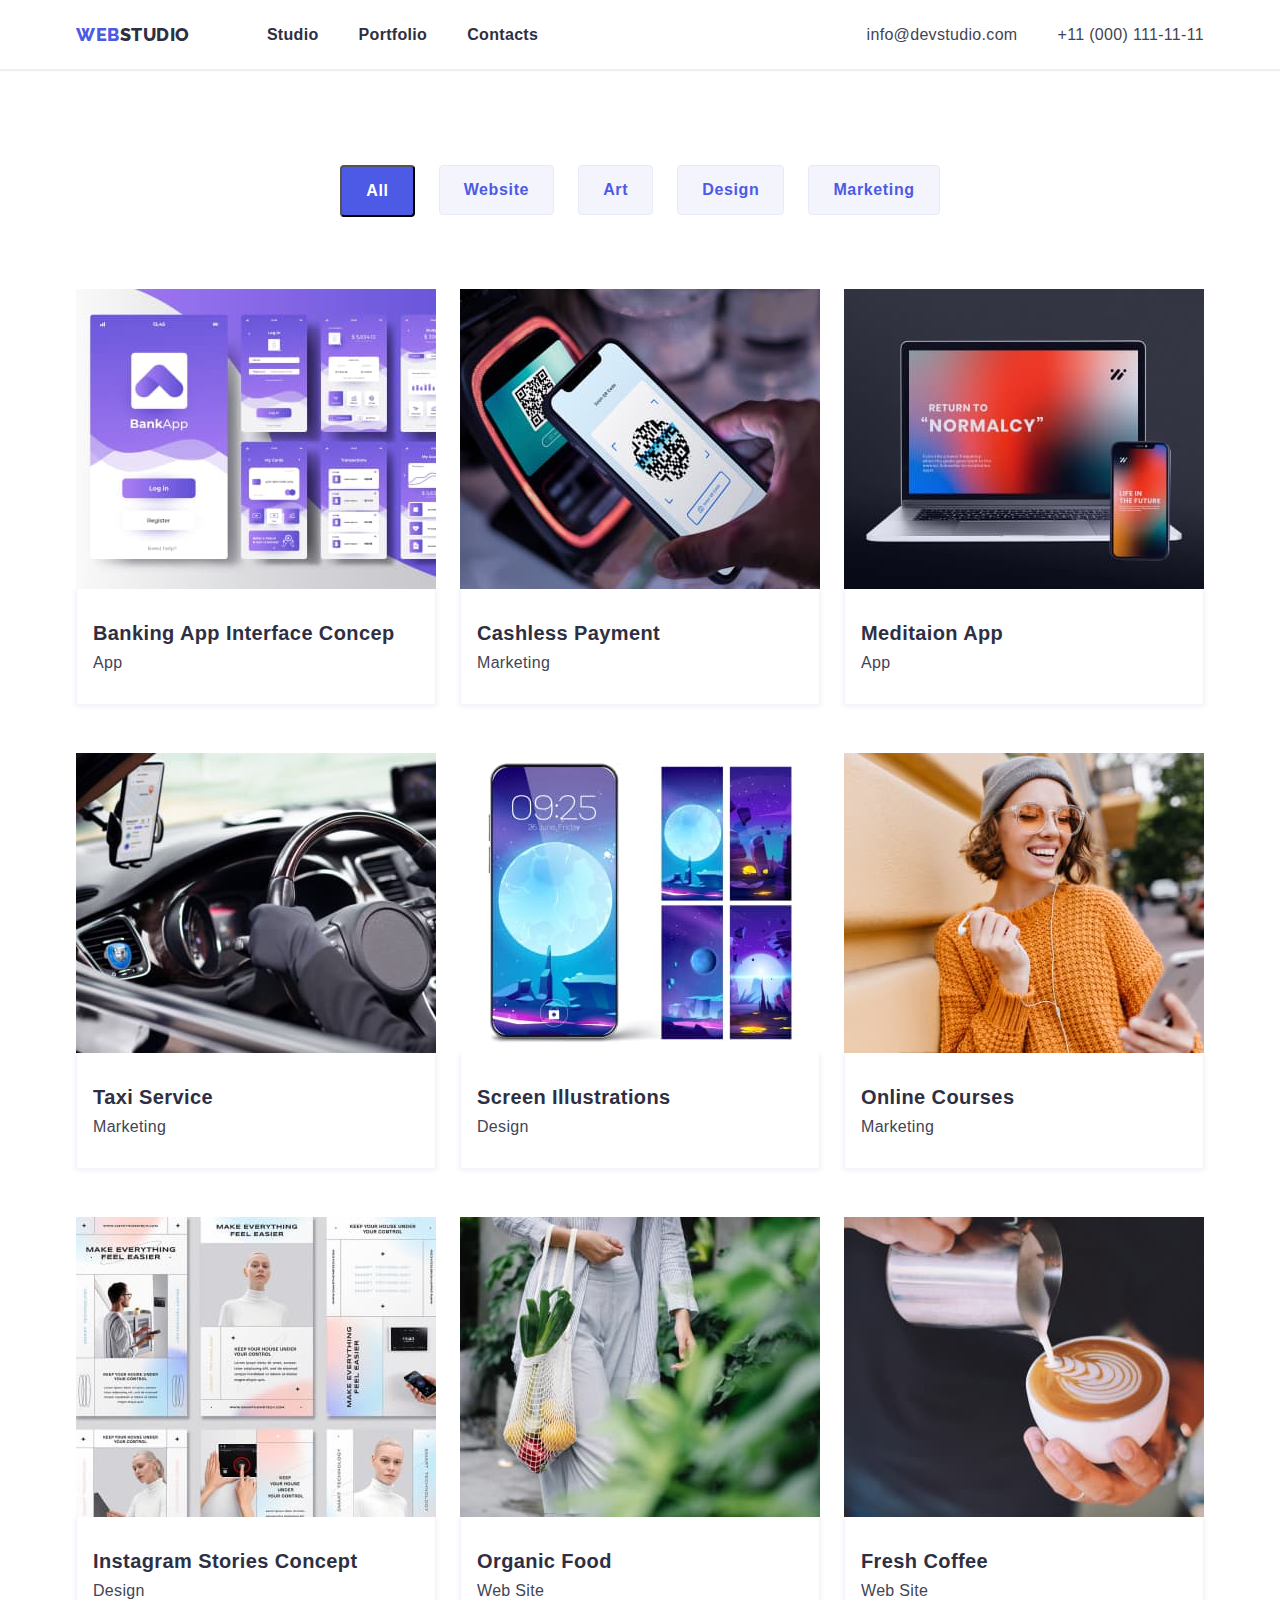
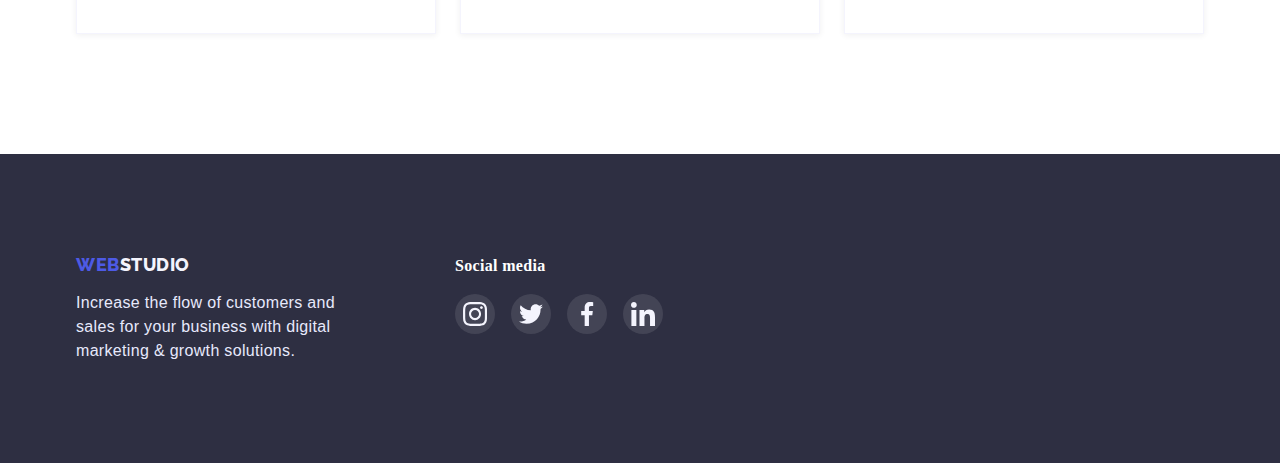
==== commit 18ca7bad: "HW-04-last updated 27.12.22" ====
--- a/portfolio.html
+++ b/portfolio.html
@@ -43,7 +43,7 @@
         <!--buttons-->
         <ul class="button-portfolio">
           <li class="button-item">
-           <button class="btn active" type="button">All</button>
+           <button class="btn-active" type="button">All</button>
           </li>
           <li class="button-item">
            <button class="btn" type="button">Website</button>
@@ -225,29 +225,38 @@
      <div class="social">
       <h4 class="social-title">Social media</h4>
         <ul class="social-list">
+          <li class="social-item">
+            <a href="" class="social-link">
+            <svg class="icon" width="24" height="24">
+              <use href="./imajes/sprite.svg#icon-instagram"></use>
+              </svg>
+              </a>
+            </li>
+           <li class="social-item">
+            <a href="" class="social-link">
+              <svg class="icon" width="24" height="24">
+               <use href="./imajes/sprite.svg#icon-twitter"></use>
+              </svg>
+            </a>
+           </li>
             <li class="social-item">
-              <svg class="icon" width="16" height="16">
-                <use href="../imajes/sprite.svg#icon-instagram"></use>
-                </svg>
-              </li>
-             <li class="social-item">
-                <svg class="icon" width="16" height="16">
-                 <use href="../imajes/sprite.svg#icon-twitter"></use>
-                </svg>
-             </li>
-              <li class="social-item">
-                <svg class="icon" width="16" height="16">
-                  <use href="../imajes/sprite.svg#icon-facebook"></use>
-                </svg>
-              </li>
-             <li class="social-item">
-                <svg class="icon" width="16" height="16">
-                 <use href="../imajes/sprite.svg#icon-linkedin"></use>
-                </svg>
-             </li>
-         </ul>
-        </div>
+              <a href="" class="social-link">
+              <svg class="icon" width="24" height="24">
+                <use href="./imajes/sprite.svg#icon-facebook"></use>
+              </svg>
+            </a>
+            </li>
+           <li class="social-item">
+            <a href="" class="social-link">
+              <svg class="icon" width="24" height="24">
+               <use href="./imajes/sprite.svg#icon-linkedin"></use>
+              </svg>
+            </a>
+           </li>
+       </ul>
       </div>
-    </footer>
-  </body>
+    </div>
+  </footer>
+</body>
 </html>
+  --- a/css/styles.css
+++ b/css/styles.css
@@ -233,7 +233,7 @@
   margin: 0 auto;
   background-image:linear-gradient(rgba(46,47,66,0.7),
   rgba(46,47,66,07)),
-   url('/imajes/people-office 1.jpg');
+   url('../imajes/people-office 1.jpg');
    background-position: center;
    background-size: cover;
    max-width: 1440px;
@@ -263,6 +263,10 @@
     border: 1px solid transparent;
     border-radius: 4px;
 }
+.hero .button:hover,
+.hero .button:focus {
+  box-shadow: 0px 4px 4px 0px #00000026;
+}
 /* Секции */
 .section.policy {
   padding-top: 120px;
@@ -299,7 +303,7 @@
   display: flex;
   justify-items: center;
   padding: 0;
-   gap: 24px;
+  gap: 24px;
 }
 .policy-list > .item {
   flex-basis: calc(100%/4-var(--card-gap));
@@ -337,12 +341,14 @@
  color:var(--title-text-color); 
 }
 .policy-icon {
-  width: 264px;
-  height: 112px;
-  background-color:rgba(244, 244, 253, 1);
-  padding: 24px 100px;
-  border-radius: 4px;
-  margin-bottom: 8px;
+ display: flex;
+ justify-content: center;
+ align-items: center;
+ width: 264px;
+ height: 112px;
+ background-color:rgba(244, 244, 253, 1);
+ border-radius: 4px;
+ margin-bottom: 8px;
 }
 .section.doing {
 padding-top: 120px;
@@ -412,32 +418,40 @@
   .team-media-list {
     display: flex;
     justify-content: center;
-   
     margin-top: 32px;
-    gap: 24px;
-  }
-  .media_link {
+    gap: 16px;
+  }
+  .media-item {
+   display: flex;
+   justify-content: center;
+   align-items: center;
+   width: 40px;
+   height: 40px;
+  
+  }
+  .media-link {
     display: flex;
     justify-content: center;
     align-items: center;
+    padding: 8px;
     width: 40px;
     height: 40px;
     border-radius: 50%;
-    background-color:var(--cloud-color) ;
-  }
-  .media_link:hover,
-  .media_link:focus {
-    color: #4D5AE5;
-  }
+    background-color:var(--hover-color);
+}
+  .media-link:hover,
+  .media-link:focus {
+    background-color:var(--cloud-color);   
+}
   .media-icon {
-    fill:#4D5AE5 ;
-  }
-  .media_link:hover .media-icon,
-  .media_link:focus .media-icon {
-    fill: var(--accent-color);
-  }
-
-  /*--Section Customers--*/
+    fill:var(--cloud-color);
+  }
+  .media-link:hover .media-icon,
+  .media-link:focus .media-icon {
+    fill:var(--hover-color);
+ }
+ 
+ /*--Section Customers--*/
 
 .section.customers {
     padding: 120px 0;
@@ -453,26 +467,46 @@
 }
 .customers-list {
   display: flex;
- 
-}
-.customers_link {
+  justify-content: center;
+  align-items: center;
+  gap:24px;
+}
+.customers-item {
   display: flex;
   justify-content: center;
   align-items: center;
   width: 168px;
   height: 88px;
-  color: #31D0AA;
+  border: 1px solid rgba(142, 143, 153, 1);
+  border-radius: 4px;
+}
+.customers-item:hover,
+.customers-item:focus {
+ border: 1px solid rgba(77, 90, 229, 1);
+}
+
+.customers-link {
+  display: flex;
+  justify-content: center;
+  align-items: center;
+  width: 100%;
+  height: 100%;
+  color: #8E8F99;
   border: 1px solid #8E8F99;
-  border-radius: 4px;
  }
-.customers_link:hover,
-.customers_link:focus {
-  color: violet;
-  border: 1px solid violet; 
-}
-.customers_icon {
+
+.customers-icon {
   fill: currentColor;
 }
+ .customers-link:hover,
+ .customers-link:focus {
+  color: rgba(77, 90, 229, 1);
+  border: 1px solid rgba(77, 90, 229, 1);
+}
+.customers-link:hover .customers-icon
+.customers-link:focus .customers-icon {
+fill:var(--hover-color);
+ }
 .footer {
   padding: 100px 0;
   background-color:var(--nav-color);
@@ -585,7 +619,7 @@
 border: 1px solid #E7E9FC;
 padding: 12px  24px;
 }
-.btn.active {
+.btn-active {
 font-family: inherit;
 font-weight: 600;
 font-size: 16px;
@@ -595,24 +629,32 @@
 background-color: #4D5AE5;
 border-radius: 4px;
 padding: 12px 24px;
-}
+
+}
+.button-item:hover,
+.button-item:focus {
+ box-shadow: 0px 2px 2px 0px #0000001F;
+ box-shadow: 0px 2px 1px 0px #00000014;
+ box-shadow: 0px 3px 1px 0px #0000001A;
+}
+
 .button .btn {
 cursor: pointer;
 }
-.button-portfolio .btn:hover,
-.button-portfolio .btn:focus {
+.btn:hover,
+.btn:focus {
 background-color: #4D5AE5;
 }
-.button-portfolio .btn:hover,
-.button-portfolio .btn:focus {
+ .btn:hover,
+ .btn:focus {
 color:var(--primary-text-color);
 }
-.button-portfolio .btn.active:hover,
-.button-portfolio .btn.active:focus {
+ .btn-active:hover,
+ .btn-active:focus {
 background-color:var(--primary-text-color);
 }
-.button-portfolio .btn.active:hover,
-.button-portfolio .btn.active:focus {
+.btn-active:hover,
+.btn-active:focus {
 color:var(--hover-color);
 }
 .card-pictheres {
@@ -636,10 +678,15 @@
 box-shadow: 0px 1px 6px 0px #2E2F4214;
 
 }
-.picther-item{
+.picther-item:hover,
+.picther-item:focus {
 box-shadow: 0px 2px 1px 0px #2E2F4214;
 box-shadow: 0px 1px 1px 0px #2E2F4229;
 box-shadow: 0px 1px 6px 0px #2E2F4214;
+box-shadow: 0px 2px 1px 0px #2E2F4214;
+box-shadow: 0px 1px 1px 0px #2E2F4229;
+box-shadow: 0px 1px 6px 0px #2E2F4214;
+
 }
 .picther-item .card-title {
 font-size: 20px;
@@ -679,31 +726,38 @@
   margin-bottom:16px;
   }
 .social-list {
-  display: flex;
-  align-items:baseline;
+ display: flex;
+ justify-content: center;
+ gap:16px;
+ 
+  
 }
 .social-item {
-  margin-right: 16px;
-  display: block;
-  padding: 8px;
-  border-radius: 50%;
-  background-color:#FFFFFF1A;
-  color: rgba(49, 208, 170, 1);
-}
-.icon {
- --icon-color:currentColor;
-}
-.social .icon:hover,
-.social .icon:focus {
-background-color:rgba(49, 208, 170, 1); 
- color:#FFFFFF1A;
-}
-.social-link {
-  display: flex;
-  justify-items: center;
+  display: flex;
+  justify-content: center;
   align-items: center;
   width: 40px;
   height: 40px;
+}
+.social-link {
+  display: flex;
+  padding: 8px;
+  width: 40px;
+  height: 40px;
   border-radius: 50%;
-  background-color: #4D5AE5;
-}
+  background-color:rgba(255, 255, 255, 0.1);
+}
+
+.icon {
+
+ fill: var(--cloud-color);
+}
+.social-link:hover,
+.social-link:focus {
+background-color:var(--cloud-color); 
+}
+.social-link:hover .icon,
+.social-link:focus .icon {
+  fill:var(--hover-color);
+}
+
